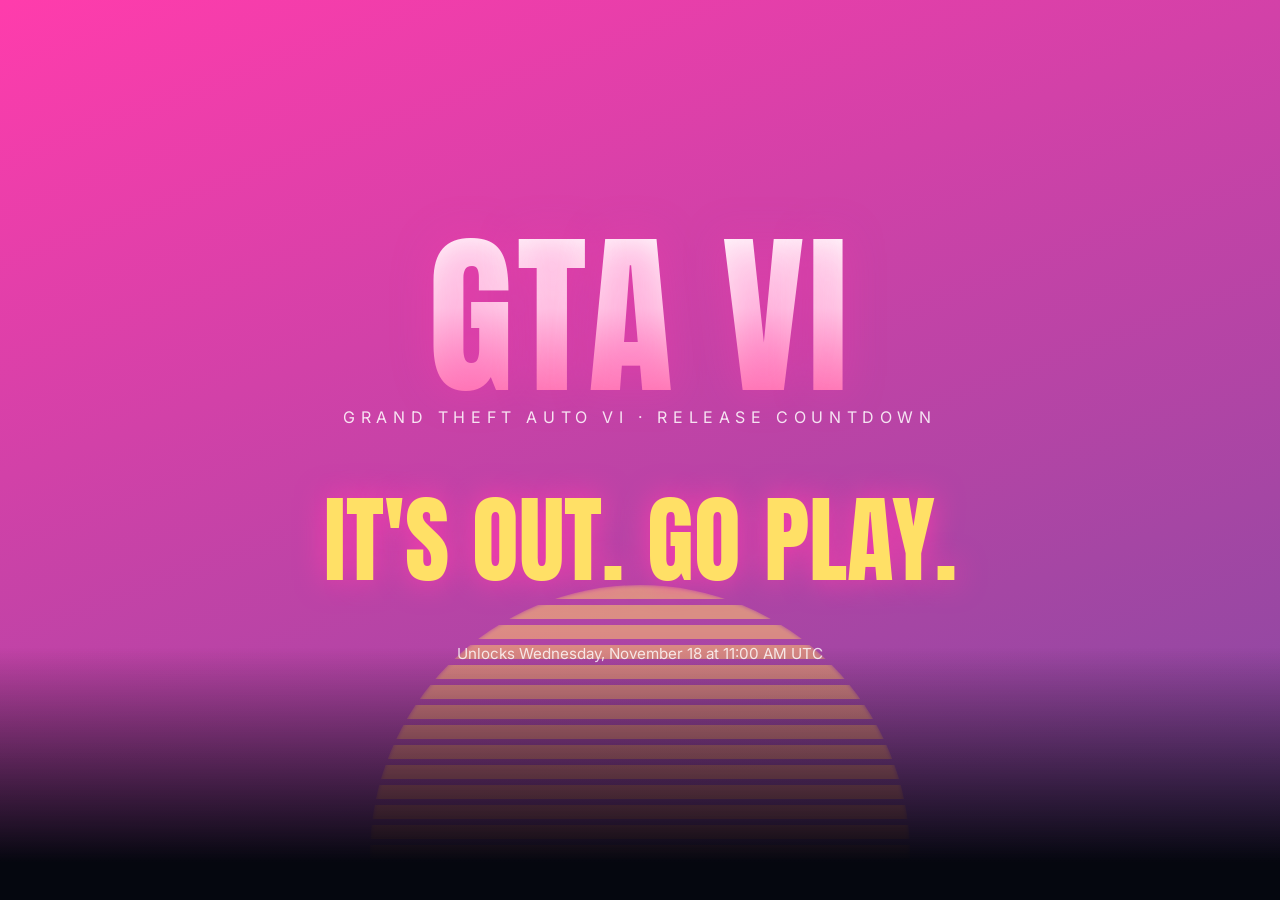
==== gta6/index.html @ 5602d669 "Add GTA VI release countdown at /gta6" ====
<!DOCTYPE html>
<html lang="en">
<head>
<meta charset="UTF-8">
<meta name="viewport" content="width=device-width, initial-scale=1.0">
<title>GTA VI Countdown</title>
<meta name="description" content="Countdown to Grand Theft Auto VI">
<link rel="preconnect" href="https://fonts.googleapis.com">
<link href="https://fonts.googleapis.com/css2?family=Anton&family=Inter:wght@400;600&display=swap" rel="stylesheet">
<style>
  *{box-sizing:border-box;margin:0;padding:0}
  html,body{height:100%}
  body{
    font-family:'Inter',system-ui,sans-serif;color:#fff;overflow:hidden;
    background:linear-gradient(160deg,#ff3cac 0%,#784ba0 35%,#2b86c5 70%,#0b1a3a 100%);
    background-size:300% 300%;animation:sky 18s ease infinite;
    display:flex;align-items:center;justify-content:center;text-align:center;
  }
  @keyframes sky{0%{background-position:0% 50%}50%{background-position:100% 50%}100%{background-position:0% 50%}}
  .sun{position:fixed;width:60vmin;height:60vmin;border-radius:50%;bottom:-25vmin;left:50%;transform:translateX(-50%);
    background:linear-gradient(#ffd56b,#ff6b6b 60%,#c2185b);opacity:.55;filter:blur(2px);
    -webkit-mask:repeating-linear-gradient(#000 0 14px,transparent 14px 20px);mask:repeating-linear-gradient(#000 0 14px,transparent 14px 20px)}
  .palms{position:fixed;bottom:0;left:0;right:0;height:28vh;background:linear-gradient(transparent,#05070f 85%)}
  main{position:relative;z-index:2;padding:2rem}
  .logo{font-family:'Anton',sans-serif;font-size:clamp(4rem,16vw,11rem);line-height:.9;letter-spacing:.02em;
    background:linear-gradient(180deg,#fff 0%,#ffe0f0 45%,#ff7ab6 100%);-webkit-background-clip:text;background-clip:text;color:transparent;
    text-shadow:0 0 40px rgba(255,60,172,.35)}
  .sub{text-transform:uppercase;letter-spacing:.35em;font-size:clamp(.7rem,2vw,1rem);opacity:.85;margin:.75rem 0 2.5rem}
  .timer{display:flex;gap:clamp(.5rem,2.5vw,1.5rem);justify-content:center;flex-wrap:wrap}
  .unit{background:rgba(0,0,0,.35);backdrop-filter:blur(8px);border:1px solid rgba(255,255,255,.18);border-radius:16px;
    padding:1rem clamp(.75rem,3vw,1.75rem);min-width:clamp(70px,18vw,140px)}
  .num{font-family:'Anton',sans-serif;font-size:clamp(2.5rem,9vw,5.5rem);line-height:1;font-variant-numeric:tabular-nums}
  .lbl{font-size:.75rem;letter-spacing:.25em;text-transform:uppercase;opacity:.7;margin-top:.4rem}
  .when{margin-top:2rem;font-size:.95rem;opacity:.8}
  .done .timer{display:none}
  .live{display:none;font-family:'Anton',sans-serif;font-size:clamp(2.5rem,10vw,6rem);color:#ffe066;text-shadow:0 0 30px #ff3cac}
  .done .live{display:block;animation:pulse 1.2s ease-in-out infinite}
  @keyframes pulse{50%{transform:scale(1.06)}}
</style>
</head>
<body>
<div class="sun"></div><div class="palms"></div>
<main id="app">
  <div class="logo">GTA VI</div>
  <div class="sub">Grand Theft Auto VI &middot; Release Countdown</div>
  <div class="timer">
    <div class="unit"><div class="num" id="d">00</div><div class="lbl">Days</div></div>
    <div class="unit"><div class="num" id="h">00</div><div class="lbl">Hours</div></div>
    <div class="unit"><div class="num" id="m">00</div><div class="lbl">Minutes</div></div>
    <div class="unit"><div class="num" id="s">00</div><div class="lbl">Seconds</div></div>
  </div>
  <div class="live">IT'S OUT. GO PLAY.</div>
  <div class="when" id="when"></div>
</main>
<script>
  // Wednesday, Nov 18, 2026, 5:00 AM Central (CST, UTC-6)
  const target = new Date('2026-11-18T05:00:00-06:00');
  const pad = n => String(n).padStart(2,'0');
  document.getElementById('when').textContent = 'Unlocks ' + target.toLocaleString(undefined,{weekday:'long',month:'long',day:'numeric',hour:'numeric',minute:'2-digit',timeZoneName:'short'});
  function tick(){
    let diff = target - Date.now();
    if(diff <= 0){document.getElementById('app').classList.add('done');document.title='GTA VI is OUT';return;}
    const d=Math.floor(diff/864e5), h=Math.floor(diff/36e5)%24, m=Math.floor(diff/6e4)%60, s=Math.floor(diff/1e3)%60;
    d_.textContent=pad(d);h_.textContent=pad(h);m_.textContent=pad(m);s_.textContent=pad(s);
    document.title=`${d}d ${pad(h)}:${pad(m)}:${pad(s)} · GTA VI`;
    requestAnimationFrame?setTimeout(tick,1000-(Date.now()%1000)):0;
  }
  const d_=document.getElementById('d'),h_=document.getElementById('h'),m_=document.getElementById('m'),s_=document.getElementById('s');
  tick();
</script>
</body>
</html>
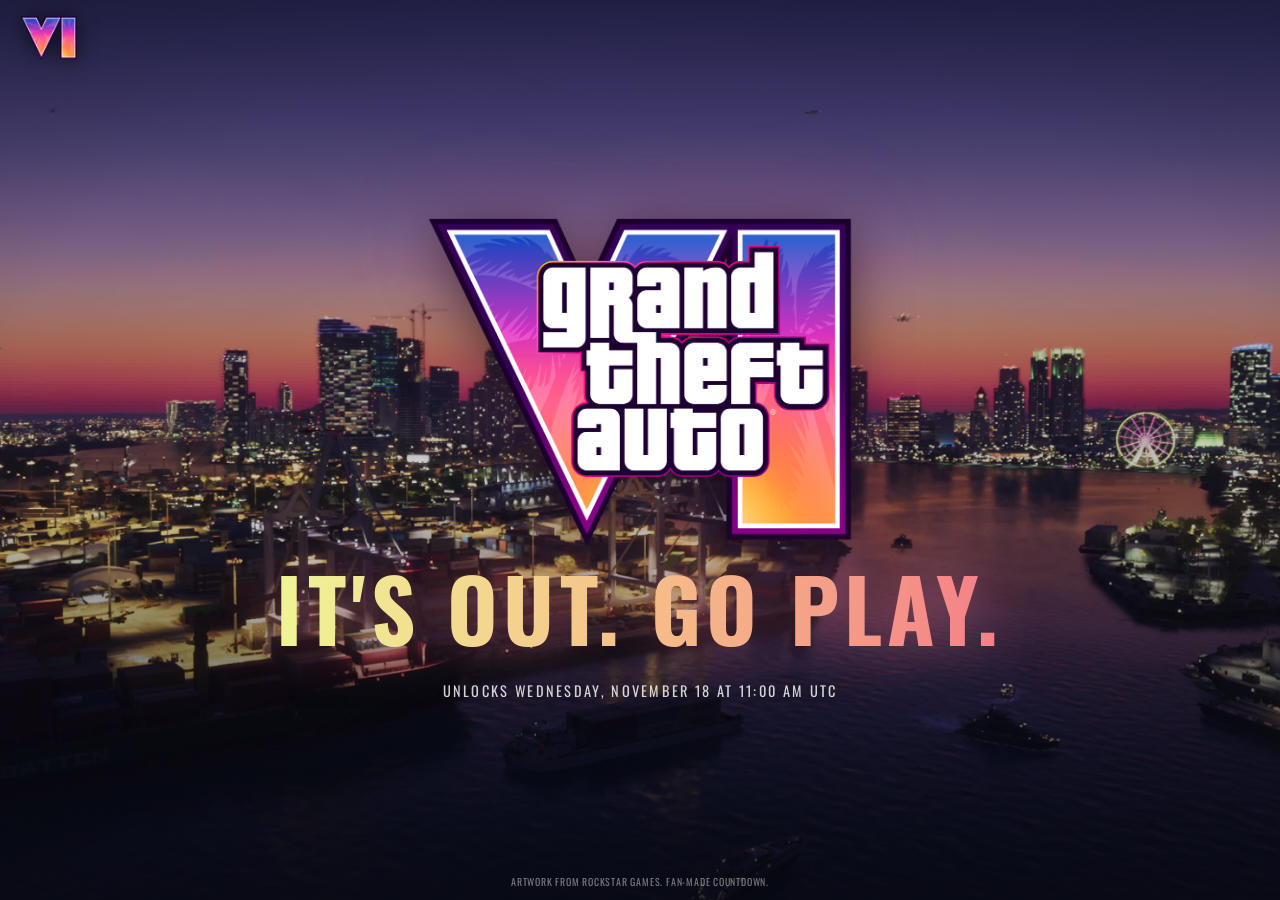
==== commit 0247b649: "Restyle the GTA VI countdown to match the official Rockstar look" ====
--- a/gta6/index.html
+++ b/gta6/index.html
@@ -5,67 +5,166 @@
 <meta name="viewport" content="width=device-width, initial-scale=1.0">
 <title>GTA VI Countdown</title>
 <meta name="description" content="Countdown to Grand Theft Auto VI">
+<meta name="theme-color" content="#070810">
+<link rel="icon" type="image/png" href="[data-uri]">
+<link rel="apple-touch-icon" href="[data-uri]">
+<meta property="og:title" content="GTA VI Countdown">
+<meta property="og:description" content="Countdown to Grand Theft Auto VI">
 <link rel="preconnect" href="https://fonts.googleapis.com">
-<link href="https://fonts.googleapis.com/css2?family=Anton&family=Inter:wght@400;600&display=swap" rel="stylesheet">
+<link rel="preconnect" href="https://fonts.gstatic.com" crossorigin>
+<link href="https://fonts.googleapis.com/css2?family=Cinzel:wght@400;600;700&family=Oswald:wght@400;500;600;700&display=swap" rel="stylesheet">
 <style>
+  :root{
+    --navy:#070810;
+    --navy-2:#0d0c1a;
+    --gold:#ffdf80;
+    --peach:#f5c089;
+    --coral:#f47187;
+    --pink:#f77e9c;
+    --magenta:#e963c7;
+    --teal:#89f5e3;
+    --sun:linear-gradient(90deg,#eeff99 0%,#f5c089 50%,#f47187 100%);
+  }
   *{box-sizing:border-box;margin:0;padding:0}
-  html,body{height:100%}
+  html,body{height:100%;background:var(--navy);color:#fff}
   body{
-    font-family:'Inter',system-ui,sans-serif;color:#fff;overflow:hidden;
-    background:linear-gradient(160deg,#ff3cac 0%,#784ba0 35%,#2b86c5 70%,#0b1a3a 100%);
-    background-size:300% 300%;animation:sky 18s ease infinite;
-    display:flex;align-items:center;justify-content:center;text-align:center;
+    font-family:'Oswald',system-ui,sans-serif;
+    min-height:100dvh;overflow:hidden;
+    display:flex;align-items:center;justify-content:center;
+    text-align:center;
   }
-  @keyframes sky{0%{background-position:0% 50%}50%{background-position:100% 50%}100%{background-position:0% 50%}}
-  .sun{position:fixed;width:60vmin;height:60vmin;border-radius:50%;bottom:-25vmin;left:50%;transform:translateX(-50%);
-    background:linear-gradient(#ffd56b,#ff6b6b 60%,#c2185b);opacity:.55;filter:blur(2px);
-    -webkit-mask:repeating-linear-gradient(#000 0 14px,transparent 14px 20px);mask:repeating-linear-gradient(#000 0 14px,transparent 14px 20px)}
-  .palms{position:fixed;bottom:0;left:0;right:0;height:28vh;background:linear-gradient(transparent,#05070f 85%)}
-  main{position:relative;z-index:2;padding:2rem}
-  .logo{font-family:'Anton',sans-serif;font-size:clamp(4rem,16vw,11rem);line-height:.9;letter-spacing:.02em;
-    background:linear-gradient(180deg,#fff 0%,#ffe0f0 45%,#ff7ab6 100%);-webkit-background-clip:text;background-clip:text;color:transparent;
-    text-shadow:0 0 40px rgba(255,60,172,.35)}
-  .sub{text-transform:uppercase;letter-spacing:.35em;font-size:clamp(.7rem,2vw,1rem);opacity:.85;margin:.75rem 0 2.5rem}
-  .timer{display:flex;gap:clamp(.5rem,2.5vw,1.5rem);justify-content:center;flex-wrap:wrap}
-  .unit{background:rgba(0,0,0,.35);backdrop-filter:blur(8px);border:1px solid rgba(255,255,255,.18);border-radius:16px;
-    padding:1rem clamp(.75rem,3vw,1.75rem);min-width:clamp(70px,18vw,140px)}
-  .num{font-family:'Anton',sans-serif;font-size:clamp(2.5rem,9vw,5.5rem);line-height:1;font-variant-numeric:tabular-nums}
-  .lbl{font-size:.75rem;letter-spacing:.25em;text-transform:uppercase;opacity:.7;margin-top:.4rem}
-  .when{margin-top:2rem;font-size:.95rem;opacity:.8}
-  .done .timer{display:none}
-  .live{display:none;font-family:'Anton',sans-serif;font-size:clamp(2.5rem,10vw,6rem);color:#ffe066;text-shadow:0 0 30px #ff3cac}
-  .done .live{display:block;animation:pulse 1.2s ease-in-out infinite}
-  @keyframes pulse{50%{transform:scale(1.06)}}
+  .bg,.veil{position:fixed;inset:0;pointer-events:none}
+  .bg{
+    background:#070810 url('[data-uri]